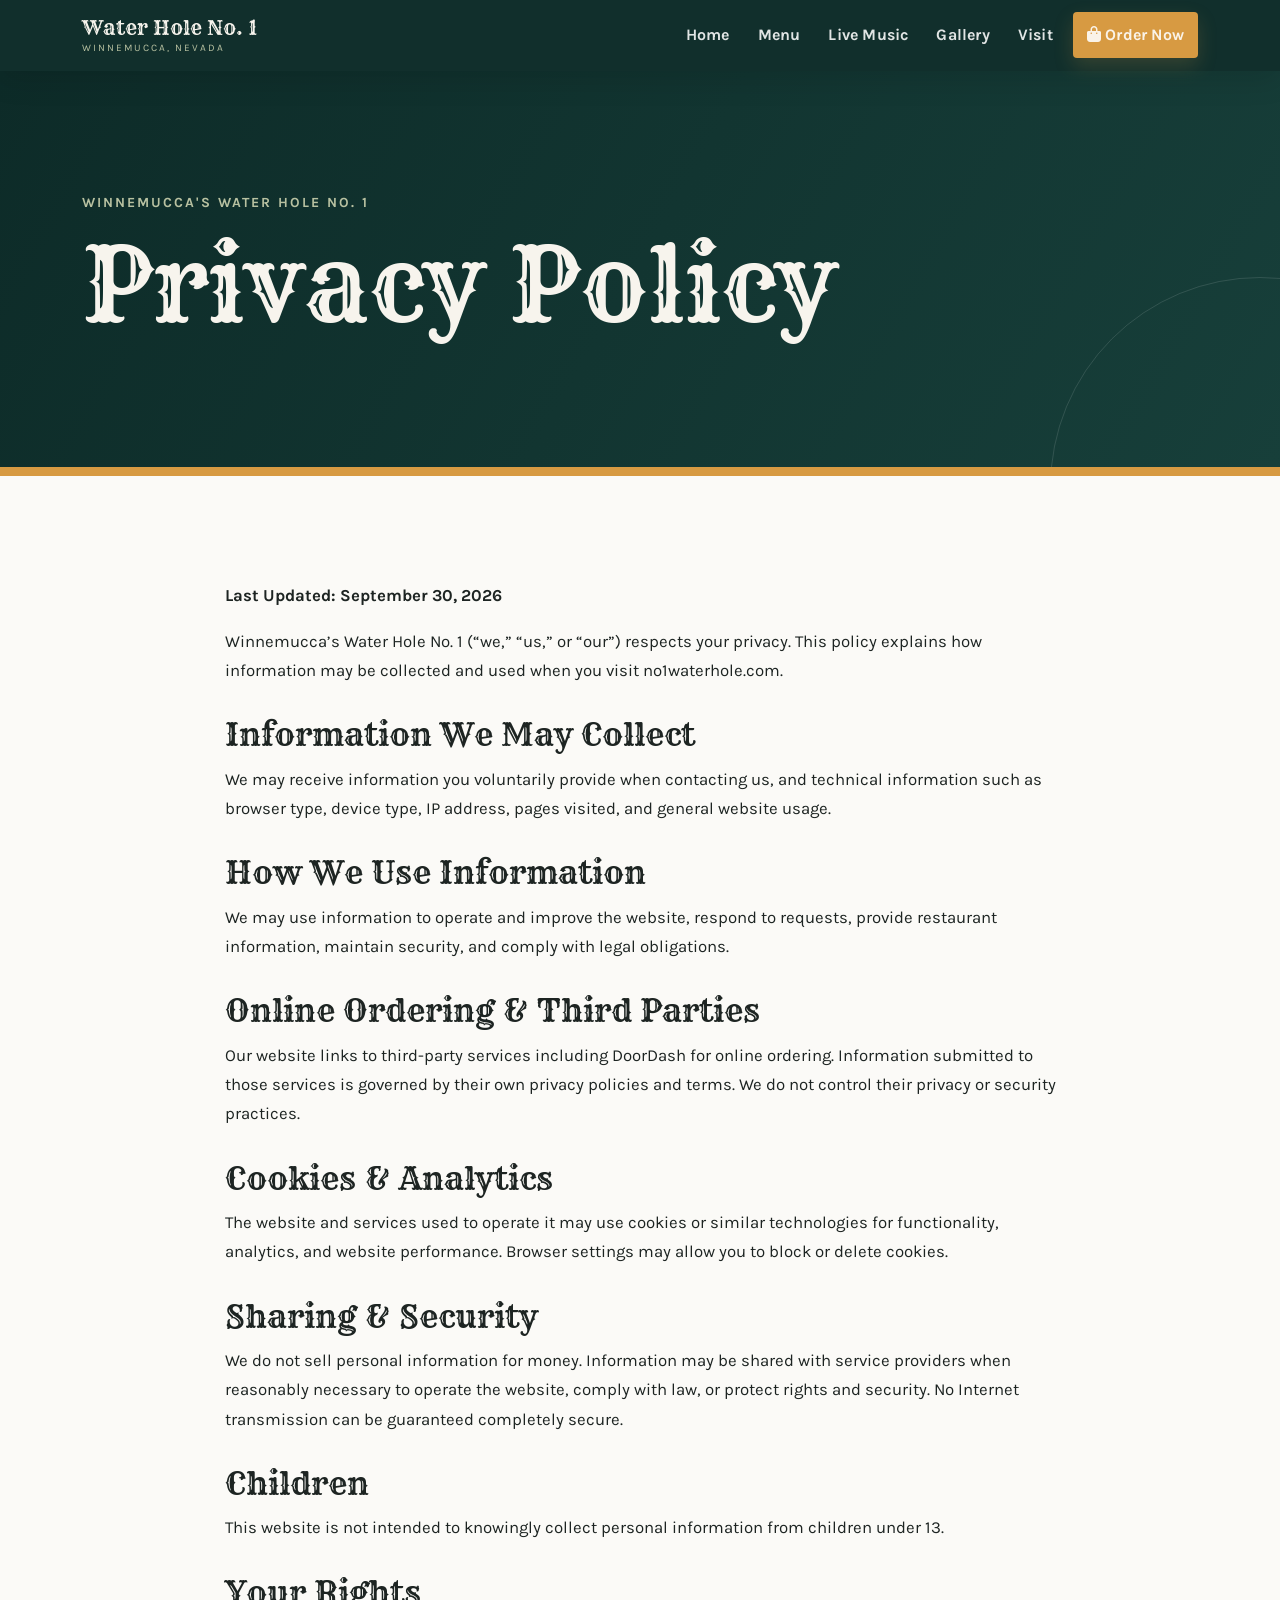
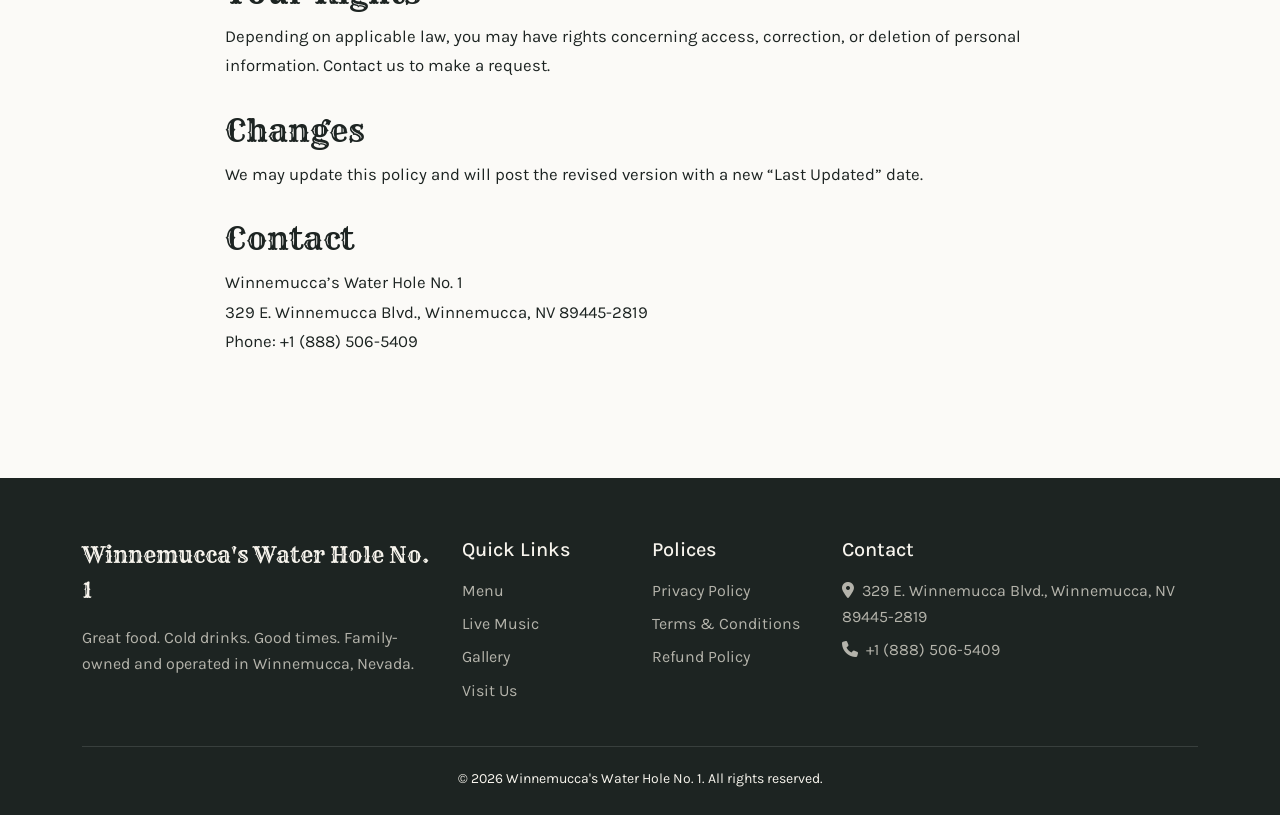
==== privacy/index.html @ a8c26b09 "new" ====
<!DOCTYPE html><html lang="en"><head><meta charset="UTF-8"><meta name="viewport" content="width=device-width, initial-scale=1.0"><title>Privacy Policy | Winnemucca's Water Hole No. 1</title><link rel="preconnect" href="https://fonts.googleapis.com"><link rel="preconnect" href="https://fonts.gstatic.com" crossorigin><link href="https://fonts.googleapis.com/css2?family=Karla:wght@400;600;700&family=Rye&display=swap" rel="stylesheet"><link href="https://cdn.jsdelivr.net/npm/bootstrap@5.3.3/dist/css/bootstrap.min.css" rel="stylesheet"><link href="https://cdnjs.cloudflare.com/ajax/libs/font-awesome/6.5.2/css/all.min.css" rel="stylesheet"><link rel="stylesheet" href="/style.css"></head><body><nav class="navbar navbar-expand-lg site-navbar sticky-top"><div class="container"><a class="navbar-brand" href="/">Water Hole No. 1<small>WINNEMUCCA, NEVADA</small></a><button class="navbar-toggler" type="button" data-bs-toggle="collapse" data-bs-target="#mainNav"><span class="navbar-toggler-icon"></span></button><div class="collapse navbar-collapse" id="mainNav"><ul class="navbar-nav ms-auto align-items-lg-center"><li class="nav-item"><a class="nav-link" href="/">Home</a></li><li class="nav-item"><a class="nav-link" href="/menu.html">Menu</a></li><li class="nav-item"><a class="nav-link" href="/live-music.html">Live Music</a></li><li class="nav-item"><a class="nav-link" href="/gallery.html">Gallery</a></li><li class="nav-item"><a class="nav-link" href="/visit.html">Visit</a></li><li class="nav-item"><a class="nav-link nav-order" href="https://www.doordash.com/store/water-hole-no.-1-winnemucca-41514801/100347949/"><i class="fa-solid fa-bag-shopping"></i> Order Now</a></li></ul></div></div></nav><header class="page-hero"><div class="container"><div class="hero-kicker">Winnemucca's Water Hole No. 1</div><h1>Privacy Policy</h1></div></header><main class="section-space"><div class="container"><div class="row justify-content-center"><div class="col-lg-9 legal-content"><p><strong>Last Updated: September 30, 2026</strong></p><p>Winnemucca’s Water Hole No. 1 (“we,” “us,” or “our”) respects your privacy. This policy explains how information may be collected and used when you visit no1waterhole.com.</p><h2>Information We May Collect</h2><p>We may receive information you voluntarily provide when contacting us, and technical information such as browser type, device type, IP address, pages visited, and general website usage.</p><h2>How We Use Information</h2><p>We may use information to operate and improve the website, respond to requests, provide restaurant information, maintain security, and comply with legal obligations.</p><h2>Online Ordering & Third Parties</h2><p>Our website links to third-party services including DoorDash for online ordering. Information submitted to those services is governed by their own privacy policies and terms. We do not control their privacy or security practices.</p><h2>Cookies & Analytics</h2><p>The website and services used to operate it may use cookies or similar technologies for functionality, analytics, and website performance. Browser settings may allow you to block or delete cookies.</p><h2>Sharing & Security</h2><p>We do not sell personal information for money. Information may be shared with service providers when reasonably necessary to operate the website, comply with law, or protect rights and security. No Internet transmission can be guaranteed completely secure.</p><h2>Children</h2><p>This website is not intended to knowingly collect personal information from children under 13.</p><h2>Your Rights</h2><p>Depending on applicable law, you may have rights concerning access, correction, or deletion of personal information. Contact us to make a request.</p><h2>Changes</h2><p>We may update this policy and will post the revised version with a new “Last Updated” date.</p><h2>Contact</h2><p>Winnemucca’s Water Hole No. 1<br>329 E. Winnemucca Blvd., Winnemucca, NV 89445-2819<br>Phone: +1 (888) 506-5409</p></div></div></div></main><footer class="site-footer">
<div class="container">
<div class="row g-4">
<div class="col-lg-4">
<div class="brand">Winnemucca's Water Hole No. 1</div>
<p class="mt-3 mb-0">Great food. Cold drinks. Good times. Family-owned and operated in Winnemucca, Nevada.</p>
</div>
<div class="col-sm-6 col-lg-2">
<h5>Quick Links</h5>
<ul class="footer-links mt-3">
<li><a href="/menu.html">Menu</a></li>
<li><a href="/live-music.html">Live Music</a></li>
<li><a href="/gallery.html">Gallery</a></li>
<li><a href="/visit.html">Visit Us</a></li>

</div>
<div class="col-sm-6 col-lg-2">
<h5>Polices</h5>
<ul class="footer-links mt-3">
<li><a href="/privacy/">Privacy Policy</a></li><li><a href="/terms/">Terms &amp; Conditions</a></li><li><a href="/refund/">Refund Policy</a></li></ul>
</div>
<div class="col-sm-6 col-lg-4">
<h5>Contact</h5>
<ul class="footer-links mt-3">
<li><i class="fa-solid fa-location-dot me-2"></i>329 E. Winnemucca Blvd., Winnemucca, NV 89445-2819</li>
<li><a href="tel:+18885065409"><i class="fa-solid fa-phone me-2"></i>+1 (888) 506-5409</a></li>
</ul>
</div>
</div>
<div class="footer-bottom text-center">
            © 2026 Winnemucca's Water Hole No. 1. All rights reserved.
        </div>
</div>
</footer><script src="https://cdn.jsdelivr.net/npm/bootstrap@5.3.3/dist/js/bootstrap.bundle.min.js"></script><script src="/script.js"></script></body></html>
---- style.css ----
:root {
    --water: #0F5257;
    --water-dark: #08383C;
    --sun: #F2A541;
    --sage: #A7B48C;
    --bone: #F5F1E6;
    --ink: #10201F;
    --white: #FFFFFF;
    --panel: #E9E3D1;
    --muted: #667370;
    --line: rgba(16, 32, 31, 0.14);
    --shadow: 0 18px 50px rgba(16, 32, 31, 0.12);
}

html {
    scroll-behavior: smooth;
    scroll-padding-top: 90px;
}

body {
    margin: 0;
    background: var(--bone);
    color: var(--ink);
    font-family: "Karla", system-ui, sans-serif;
    font-size: 16px;
    line-height: 1.65;
}

img {
    max-width: 100%;
    display: block;
}

a {
    color: inherit;
}

:focus-visible {
    outline: 3px solid var(--sun);
    outline-offset: 3px;
}

h1,
h2,
h3,
h4,
.navbar-brand {
    font-family: "Rye", Georgia, serif;
    font-weight: 400;
    line-height: 1.1;
}

.section-space {
    padding: 95px 0;
}

.section-kicker {
    display: inline-flex;
    align-items: center;
    gap: 8px;
    color: var(--water);
    font-weight: 700;
    letter-spacing: 2px;
    text-transform: uppercase;
    font-size: 13px;
    margin-bottom: 14px;
}

.section-kicker.light {
    color: var(--sun);
}

.section-title {
    font-size: clamp(2.2rem, 5vw, 3.6rem);
    margin-bottom: 18px;
    color: var(--water);
}

.section-title.light {
    color: var(--sun);
}

.section-text {
    color: var(--muted);
    max-width: 700px;
}

.btn-water,
.btn-sun {
    display: inline-flex;
    align-items: center;
    justify-content: center;
    gap: 9px;
    min-height: 48px;
    padding: 12px 22px;
    border-radius: 5px;
    font-weight: 700;
    text-decoration: none;
    border: 2px solid transparent;
    transition: .25s ease;
}

.btn-water {
    background: var(--water);
    color: var(--white);
    border-color: var(--water);
}

.btn-water:hover {
    background: var(--water-dark);
    border-color: var(--water-dark);
    color: var(--white);
    transform: translateY(-2px);
}

.btn-sun {
    background: var(--sun);
    color: var(--ink);
    border-color: var(--sun);
}

.btn-sun:hover {
    filter: brightness(1.06);
    color: var(--ink);
    transform: translateY(-2px);
}

.btn-outline-light-custom {
    display: inline-flex;
    align-items: center;
    gap: 9px;
    min-height: 48px;
    padding: 12px 22px;
    border: 2px solid rgba(255,255,255,.75);
    border-radius: 5px;
    color: var(--white);
    text-decoration: none;
    font-weight: 700;
    transition: .25s ease;
}

.btn-outline-light-custom:hover {
    background: var(--white);
    color: var(--water);
}

/* NAVBAR */
.site-navbar {
    background: var(--water);
    padding: 10px 0;
    box-shadow: 0 8px 30px rgba(0,0,0,.12);
}

.navbar-brand {
    color: var(--bone) !important;
    font-size: 1.25rem;
    line-height: 1.05;
}

.navbar-brand small {
    display: block;
    font-family: "Karla", sans-serif;
    font-size: 10px;
    letter-spacing: 2px;
    margin-top: 5px;
    color: var(--sage);
}

.site-navbar .nav-link {
    color: rgba(255,255,255,.88) !important;
    font-weight: 700;
    padding: 10px 14px !important;
    position: relative;
}

.site-navbar .nav-link:hover,
.site-navbar .nav-link.active {
    color: var(--sun) !important;
}

.site-navbar .nav-link.active::after {
    content: "";
    position: absolute;
    left: 14px;
    right: 14px;
    bottom: 3px;
    height: 2px;
    background: var(--sun);
}

.navbar-toggler {
    border: 1px solid rgba(255,255,255,.45);
}

.navbar-toggler:focus {
    box-shadow: 0 0 0 .2rem rgba(242,165,65,.25);
}

.navbar-toggler-icon {
    filter: brightness(0) invert(1);
}

.nav-order {
    background: var(--sun);
    color: var(--ink) !important;
    border-radius: 4px;
    padding: 10px 17px !important;
    margin-left: 6px;
}

.nav-order:hover {
    color: var(--ink) !important;
}

/* HERO */
.page-hero {
    position: relative;
    overflow: hidden;
    background:
        radial-gradient(circle at 85% 25%, rgba(242,165,65,.18), transparent 28%),
        linear-gradient(135deg, var(--water-dark), var(--water));
    color: var(--bone);
    padding: 120px 0 105px;
    border-bottom: 9px solid var(--sun);
}

.page-hero::after {
    content: "";
    position: absolute;
    width: 420px;
    height: 420px;
    right: -190px;
    bottom: -230px;
    border: 1px solid rgba(255,255,255,.12);
    border-radius: 50%;
}

.hero-kicker {
    color: var(--sage);
    font-weight: 700;
    letter-spacing: 2px;
    text-transform: uppercase;
    font-size: 14px;
    margin-bottom: 14px;
}

.page-hero h1 {
    font-size: clamp(3rem, 8vw, 6.4rem);
    max-width: 850px;
    margin-bottom: 22px;
}

.page-hero p {
    font-size: 1.25rem;
    max-width: 680px;
    color: rgba(245,241,230,.86);
}

/* HOME */
.home-hero {
    min-height: 690px;
    display: flex;
    align-items: center;
}

.home-hero h1 {
    font-size: clamp(3.2rem, 8vw, 6.8rem);
    max-width: 900px;
}

.hero-buttons {
    display: flex;
    flex-wrap: wrap;
    gap: 12px;
    margin-top: 30px;
}

.feature-card {
    height: 100%;
    padding: 32px;
    background: var(--white);
    border: 1px solid var(--line);
    box-shadow: var(--shadow);
    transition: .25s ease;
}

.feature-card:hover {
    transform: translateY(-5px);
}

.feature-icon {
    width: 58px;
    height: 58px;
    display: inline-flex;
    align-items: center;
    justify-content: center;
    background: #f6e5c9;
    color: var(--water);
    border-radius: 50%;
    font-size: 21px;
    margin-bottom: 20px;
}

.feature-card h3 {
    font-size: 1.45rem;
    margin-bottom: 10px;
}

.feature-card p {
    color: var(--muted);
    margin: 0;
}

.about-band {
    background: var(--panel);
}

.about-copy {
    max-width: 760px;
}

.dark-band {
    background: var(--water);
    color: var(--bone);
}

.dark-band .section-text {
    color: rgba(245,241,230,.78);
}

/* MENU */
.menu-nav {
    background: var(--panel);
    border-bottom: 1px solid var(--line);
}

.menu-nav .nav-pills {
    gap: 5px;
    overflow-x: auto;
    flex-wrap: nowrap;
    padding: 10px 0;
}

.menu-nav .nav-link {
    white-space: nowrap;
    color: var(--water);
    font-weight: 700;
    border-radius: 4px;
}

.menu-nav .nav-link:hover,
.menu-nav .nav-link.active {
    background: var(--water);
    color: var(--white);
}

.menu-section {
    margin-bottom: 75px;
}

.menu-section-header {
    display: flex;
    align-items: end;
    justify-content: space-between;
    gap: 20px;
    border-bottom: 3px solid var(--sun);
    padding-bottom: 14px;
    margin-bottom: 18px;
}

.menu-section-header h2 {
    margin: 0;
    font-size: 2.35rem;
    color: var(--water);
}

.menu-section-header i {
    color: var(--sun);
    margin-right: 8px;
}

.menu-card {
    height: 100%;
    background: var(--white);
    border: 1px solid var(--line);
    padding: 23px;
    transition: .25s ease;
}

.menu-card:hover {
    transform: translateY(-3px);
    box-shadow: var(--shadow);
    border-color: rgba(15,82,87,.35);
}

.menu-item-top {
    display: flex;
    justify-content: space-between;
    gap: 15px;
    align-items: baseline;
}

.menu-item-name {
    font-size: 1.15rem;
    font-weight: 700;
    color: var(--ink);
    margin: 0;
}

.menu-price {
    white-space: nowrap;
    color: var(--water);
    font-weight: 800;
}

.menu-desc {
    color: var(--muted);
    font-size: .95rem;
    margin: 7px 0 0;
}

.menu-note {
    background: var(--panel);
    border-left: 6px solid var(--sun);
    padding: 18px 22px;
    color: var(--ink);
}

/* MUSIC */
.event-card {
    background: var(--white);
    border: 1px solid var(--line);
    height: 100%;
    padding: 30px;
    box-shadow: 0 12px 35px rgba(16,32,31,.08);
}

.event-date {
    color: var(--water);
    font-weight: 800;
    text-transform: uppercase;
    letter-spacing: 1px;
    font-size: 13px;
}

.event-card h3 {
    font-size: 1.55rem;
    margin: 10px 0;
}

.event-card p {
    color: var(--muted);
}

.event-icon {
    color: var(--sun);
    font-size: 28px;
    margin-bottom: 15px;
}

.music-cta {
    background:
        linear-gradient(rgba(8,56,60,.92), rgba(8,56,60,.92)),
        repeating-linear-gradient(45deg, transparent 0 15px, rgba(255,255,255,.025) 15px 30px);
}

/* VISIT */
.contact-card {
    background: var(--white);
    border: 1px solid var(--line);
    padding: 30px;
    height: 100%;
}

.contact-icon {
    color: var(--sun);
    font-size: 25px;
    margin-bottom: 15px;
}

.contact-card h3 {
    font-size: 1.35rem;
    color: var(--water);
}

.contact-card p,
.contact-card address {
    color: var(--muted);
}

.hours-table {
    width: 100%;
}

.hours-table td {
    padding: 11px 0;
    border-bottom: 1px solid var(--line);
}

.hours-table td:last-child {
    text-align: right;
    font-weight: 700;
    color: var(--water);
}

.map-box {
    min-height: 390px;
    background:
        linear-gradient(rgba(15,82,87,.88), rgba(15,82,87,.88)),
        repeating-linear-gradient(90deg, transparent 0 38px, rgba(255,255,255,.07) 38px 40px),
        repeating-linear-gradient(0deg, transparent 0 38px, rgba(255,255,255,.07) 38px 40px);
    color: var(--white);
    display: flex;
    align-items: center;
    justify-content: center;
    text-align: center;
    padding: 35px;
}

.map-box i {
    color: var(--sun);
    font-size: 45px;
    margin-bottom: 15px;
}

/* GALLERY */
.gallery-card {
    background: var(--white);
    border: 1px solid var(--line);
    overflow: hidden;
    box-shadow: 0 10px 30px rgba(16,32,31,.07);
}

.gallery-placeholder {
    min-height: 270px;
    background:
        linear-gradient(135deg, rgba(15,82,87,.94), rgba(8,56,60,.94));
    color: rgba(245,241,230,.8);
    display: flex;
    align-items: center;
    justify-content: center;
    text-align: center;
    padding: 30px;
}

.gallery-placeholder i {
    color: var(--sun);
    font-size: 32px;
    display: block;
    margin-bottom: 12px;
}

.gallery-card figcaption {
    padding: 16px 18px;
    font-weight: 700;
    color: var(--water);
}

/* CTA */
.final-cta {
    background: var(--sun);
    color: var(--ink);
}

.final-cta h2 {
    font-size: clamp(2.2rem, 5vw, 3.6rem);
    margin-bottom: 12px;
}

.final-cta p {
    max-width: 680px;
    margin: 0 auto 24px;
}

/* FOOTER */
.site-footer {
    background: var(--ink);
    color: var(--bone);
    padding: 60px 0 25px;
}

.site-footer .brand {
    font-family: "Rye", Georgia, serif;
    font-size: 1.35rem;
}

.site-footer p,
.site-footer li,
.site-footer a {
    color: rgba(245,241,230,.7);
}

.site-footer a {
    text-decoration: none;
}

.site-footer a:hover {
    color: var(--sun);
}

.footer-links {
    list-style: none;
    padding: 0;
    margin: 0;
}

.footer-links li {
    margin-bottom: 7px;
}

.footer-bottom {
    border-top: 1px solid rgba(255,255,255,.12);
    margin-top: 35px;
    padding-top: 20px;
    font-size: 14px;
}

/* RESPONSIVE - Bootstrap handles the main layout; these media queries refine presentation */
@media (max-width: 991.98px) {
    .section-space {
        padding: 75px 0;
    }

    .site-navbar .nav-link.active::after {
        display: none;
    }

    .nav-order {
        display: inline-block;
        margin: 6px 0 0;
    }

    .home-hero {
        min-height: 600px;
    }

    .page-hero {
        padding: 95px 0 85px;
    }
}

@media (max-width: 767.98px) {
    .section-space {
        padding: 60px 0;
    }

    .home-hero {
        min-height: 560px;
    }

    .hero-buttons,
    .hero-buttons .btn-water,
    .hero-buttons .btn-sun,
    .hero-buttons .btn-outline-light-custom {
        width: 100%;
    }

    .menu-section-header {
        display: block;
    }

    .menu-section-header h2 {
        font-size: 2rem;
    }

    .menu-card {
        padding: 20px;
    }

    .map-box {
        min-height: 300px;
    }
}

@media (max-width: 575.98px) {
    body {
        font-size: 15px;
    }

    .page-hero h1,
    .home-hero h1 {
        font-size: 3rem;
    }

    .page-hero p {
        font-size: 1.05rem;
    }

    .section-title {
        font-size: 2.25rem;
    }

    .feature-card,
    .contact-card,
    .event-card {
        padding: 24px;
    }

    .menu-item-top {
        align-items: flex-start;
    }
}


/* =========================================================
   PROFESSIONAL REFRESH — HOMEPAGE / GALLERY / VISIT
========================================================= */
:root{
    --water:#173f3a;
    --water-dark:#0d2b28;
    --sun:#d79a42;
    --sage:#b8c1a1;
    --bone:#f7f4ed;
    --ink:#1d2422;
    --white:#fff;
    --panel:#ece8dd;
    --muted:#68716e;
    --line:rgba(29,36,34,.12);
    --shadow:0 20px 55px rgba(20,37,34,.12);
}
body{background:#fbfaf7;color:var(--ink);}
.section-space{padding:105px 0;}
.section-title{font-size:clamp(2.2rem,4.5vw,3.7rem);letter-spacing:-.5px;}
.section-text{font-size:1.08rem;line-height:1.8;}
.site-navbar{padding:12px 0;background:rgba(13,43,40,.98);}
.site-navbar .nav-link{letter-spacing:.2px;}
.nav-order{box-shadow:0 8px 20px rgba(215,154,66,.18);}

/* Modern hero */
.home-hero-modern{
    min-height:720px;display:flex;align-items:center;position:relative;overflow:hidden;
    background:linear-gradient(90deg,rgba(8,26,24,.9),rgba(8,26,24,.58),rgba(8,26,24,.28)),
    url("images/hero.jpg") center/cover;
}
.home-hero-modern .hero-overlay{position:absolute;inset:0;background:radial-gradient(circle at 70% 40%,rgba(215,154,66,.18),transparent 35%);}
.hero-eyebrow{display:inline-flex;align-items:center;gap:9px;color:var(--sun);font-weight:800;letter-spacing:2px;text-transform:uppercase;font-size:.78rem;margin-bottom:18px;}
.home-hero-modern h1{font-size:clamp(3.4rem,7vw,6.8rem);color:#fff;line-height:.98;margin:0 0 25px;text-shadow:0 10px 35px rgba(0,0,0,.2);}
.home-hero-modern h1 span{color:var(--sun);}
.hero-lead{max-width:650px;color:rgba(255,255,255,.88);font-size:1.2rem;line-height:1.75;margin-bottom:30px;}
.hero-buttons{display:flex;gap:12px;flex-wrap:wrap;}
.hero-meta{display:flex;gap:25px;flex-wrap:wrap;margin-top:34px;color:rgba(255,255,255,.75);font-size:.92rem;}
.hero-meta i{color:var(--sun);margin-right:7px;}
.page-hero-modern{padding:125px 0 110px;background:linear-gradient(120deg,var(--water-dark),var(--water));}
.page-hero-modern h1{font-size:clamp(3rem,6vw,5.5rem);color:#fff;margin:0 0 18px;}
.page-hero-modern p{max-width:700px;color:rgba(255,255,255,.8);font-size:1.15rem;}

/* Cards */
.elevated{height:100%;background:#fff;border:1px solid var(--line);box-shadow:0 12px 35px rgba(20,37,34,.06);transition:.3s;}
.elevated:hover{transform:translateY(-7px);box-shadow:var(--shadow);}
.feature-card a{display:inline-flex;gap:7px;color:var(--water);font-weight:800;text-decoration:none;margin-top:8px;}
.feature-card a:hover{color:var(--sun);}
.soft-section{background:#f1eee5;}
.intro-photo,.music-photo,.visit-image{position:relative;border-radius:4px;overflow:hidden;box-shadow:var(--shadow);}
.intro-photo img,.music-photo img,.visit-image img{width:100%;height:520px;object-fit:cover;}
.photo-badge,.visit-image-label{position:absolute;left:22px;bottom:22px;background:rgba(13,43,40,.94);color:#fff;padding:15px 18px;border-left:4px solid var(--sun);}
.photo-badge strong,.photo-badge span{display:block;}
.photo-badge span{font-size:.8rem;color:rgba(255,255,255,.7);margin-top:2px;}
.menu-preview{background:#fff;}
.price-card{height:100%;padding:30px;background:#f7f4ed;border:1px solid var(--line);position:relative;transition:.25s;}
.price-card:hover{transform:translateY(-5px);box-shadow:var(--shadow);}
.price-card span{font-size:.72rem;text-transform:uppercase;letter-spacing:1.5px;color:var(--water);font-weight:800;}
.price-card h3{font-size:1.55rem;margin:13px 0 10px;color:var(--water);}
.price-card p{color:var(--muted);font-size:.95rem;line-height:1.65;min-height:80px;}
.price-card strong{font-size:1.25rem;color:var(--sun);}
.music-band{background:var(--water-dark);color:#fff;}
.music-band .section-title{color:#fff;}
.light-text{color:rgba(255,255,255,.72)!important;}
.music-photo img{height:440px;}
.music-stamp{position:absolute;right:22px;top:22px;background:var(--sun);color:var(--ink);width:80px;height:80px;border-radius:50%;display:flex;flex-direction:column;align-items:center;justify-content:center;font-weight:800;text-transform:uppercase;}
.music-stamp i{font-size:1.35rem;}
.about-photo-grid{display:grid;grid-template-columns:1.25fr .75fr;gap:18px;align-items:end;}
.about-photo-grid img{width:100%;height:330px;object-fit:cover;border-radius:4px;box-shadow:var(--shadow);}
.about-photo-grid img+img{height:230px;}
.gallery-card{display:block;position:relative;overflow:hidden;background:#fff;text-decoration:none;border-radius:4px;box-shadow:0 12px 32px rgba(20,37,34,.08);}
.gallery-card img{width:100%;height:280px;object-fit:cover;transition:transform .45s ease;}
.gallery-card-image:after{content:"";position:absolute;inset:0;background:linear-gradient(transparent 45%,rgba(0,0,0,.72));opacity:.8;}
.gallery-card:hover img{transform:scale(1.05);}
.gallery-card span{position:absolute;z-index:2;left:20px;bottom:18px;color:#fff;font-weight:700;letter-spacing:.3px;}
.gallery-page-card figcaption{padding:18px 20px;background:#fff;}
.gallery-page-card figcaption strong,.gallery-page-card figcaption span{display:block;}
.gallery-page-card figcaption strong{color:var(--water);font-size:1.05rem;}
.gallery-page-card figcaption span{color:var(--muted);font-size:.85rem;margin-top:4px;}
.visit-cta{background:#f1eee5;}
.cta-box{display:flex;align-items:center;justify-content:space-between;gap:30px;padding:45px;background:#fff;border:1px solid var(--line);box-shadow:var(--shadow);}
.cta-box h2{font-size:2.6rem;color:var(--water);margin:0 0 8px;}
.cta-box p{color:var(--muted);margin:0;max-width:650px;}
.cta-actions{display:flex;gap:10px;flex-wrap:wrap;flex-shrink:0;}
.contact-card{background:#fff;border:1px solid var(--line);padding:34px;box-shadow:0 12px 35px rgba(20,37,34,.06);}
.contact-card.tall{height:100%;}
.contact-icon{width:56px;height:56px;border-radius:50%;display:grid;place-items:center;background:#edf0e8;color:var(--water);font-size:1.2rem;margin-bottom:22px;}
.contact-card h3{color:var(--water);font-size:1.7rem;margin-bottom:12px;}
.hours-table{width:100%;font-size:.94rem;}
.hours-table td{padding:9px 0;border-bottom:1px solid var(--line);}
.hours-table td:last-child{text-align:right;font-weight:700;color:var(--water);}
.map-box{min-height:360px;background:linear-gradient(135deg,var(--water),var(--water-dark));color:#fff;display:flex;align-items:center;padding:50px;position:relative;overflow:hidden;}
.map-box:after{content:"";position:absolute;width:280px;height:280px;border:1px solid rgba(255,255,255,.12);border-radius:50%;right:-80px;bottom:-100px;}
.map-box>div{position:relative;z-index:2;}
.map-box>div>i{font-size:2.5rem;color:var(--sun);margin-bottom:20px;}
.map-box h2{font-size:2.2rem;}
.map-box p{color:rgba(255,255,255,.7);}

/* Keep existing menu/live pages consistent */
.page-hero:not(.page-hero-modern){background:linear-gradient(120deg,var(--water-dark),var(--water));}
.menu-card,.event-card{border-color:var(--line)!important;box-shadow:0 8px 25px rgba(20,37,34,.05);}

/* Mobile */
@media(max-width:991.98px){
    .home-hero-modern{min-height:650px;}
    .site-navbar .nav-link{padding:12px 14px!important;}
    .nav-order{margin:7px 0 8px;}
    .section-space{padding:78px 0;}
    .cta-box{display:block;padding:35px;}
    .cta-actions{margin-top:25px;}
}
@media(max-width:575.98px){
    .home-hero-modern h1{font-size:3.25rem;}
    .hero-meta{display:block;}
    .hero-meta span{display:block;margin-bottom:7px;}
    .intro-photo img,.visit-image img{height:380px;}
    .about-photo-grid{grid-template-columns:1fr;}
    .about-photo-grid img,.about-photo-grid img+img{height:280px;}
    .gallery-card img{height:240px;}
    .map-box{padding:35px 25px;}
}


/* USER-PROVIDED FOOD & MUSIC PHOTOS */
.user-photo-card {
    position: relative;
    overflow: hidden;
    border-radius: 14px;
    background: #fff;
    box-shadow: var(--shadow);
    height: 100%;
}
.user-photo-card img {
    width: 100%;
    height: 360px;
    object-fit: cover;
    transition: transform .35s ease;
}
.user-photo-card:hover img { transform: scale(1.04); }
.user-photo-card figcaption {
    padding: 18px 20px;
    background: #fff;
}
.user-photo-card figcaption strong {
    display: block;
    color: var(--water);
    font-size: 1.15rem;
}
.user-photo-card figcaption span {
    color: var(--muted);
    font-size: .9rem;
}
.music-photo-grid img {
    height: 430px;
    object-fit: cover;
}
.menu-photo-strip {
    margin-top: 28px;
}
.menu-photo-strip img {
    width: 100%;
    height: 320px;
    object-fit: cover;
    border-radius: 14px;
    box-shadow: var(--shadow);
}
@media (max-width: 575px) {
    .user-photo-card img, .music-photo-grid img, .menu-photo-strip img {
        height: 300px;
    }
}

/* Legal pages */
.legal-content h2{margin-top:2rem;margin-bottom:.75rem}.legal-content p,.legal-content li{line-height:1.75}.legal-content{font-size:1.05rem}
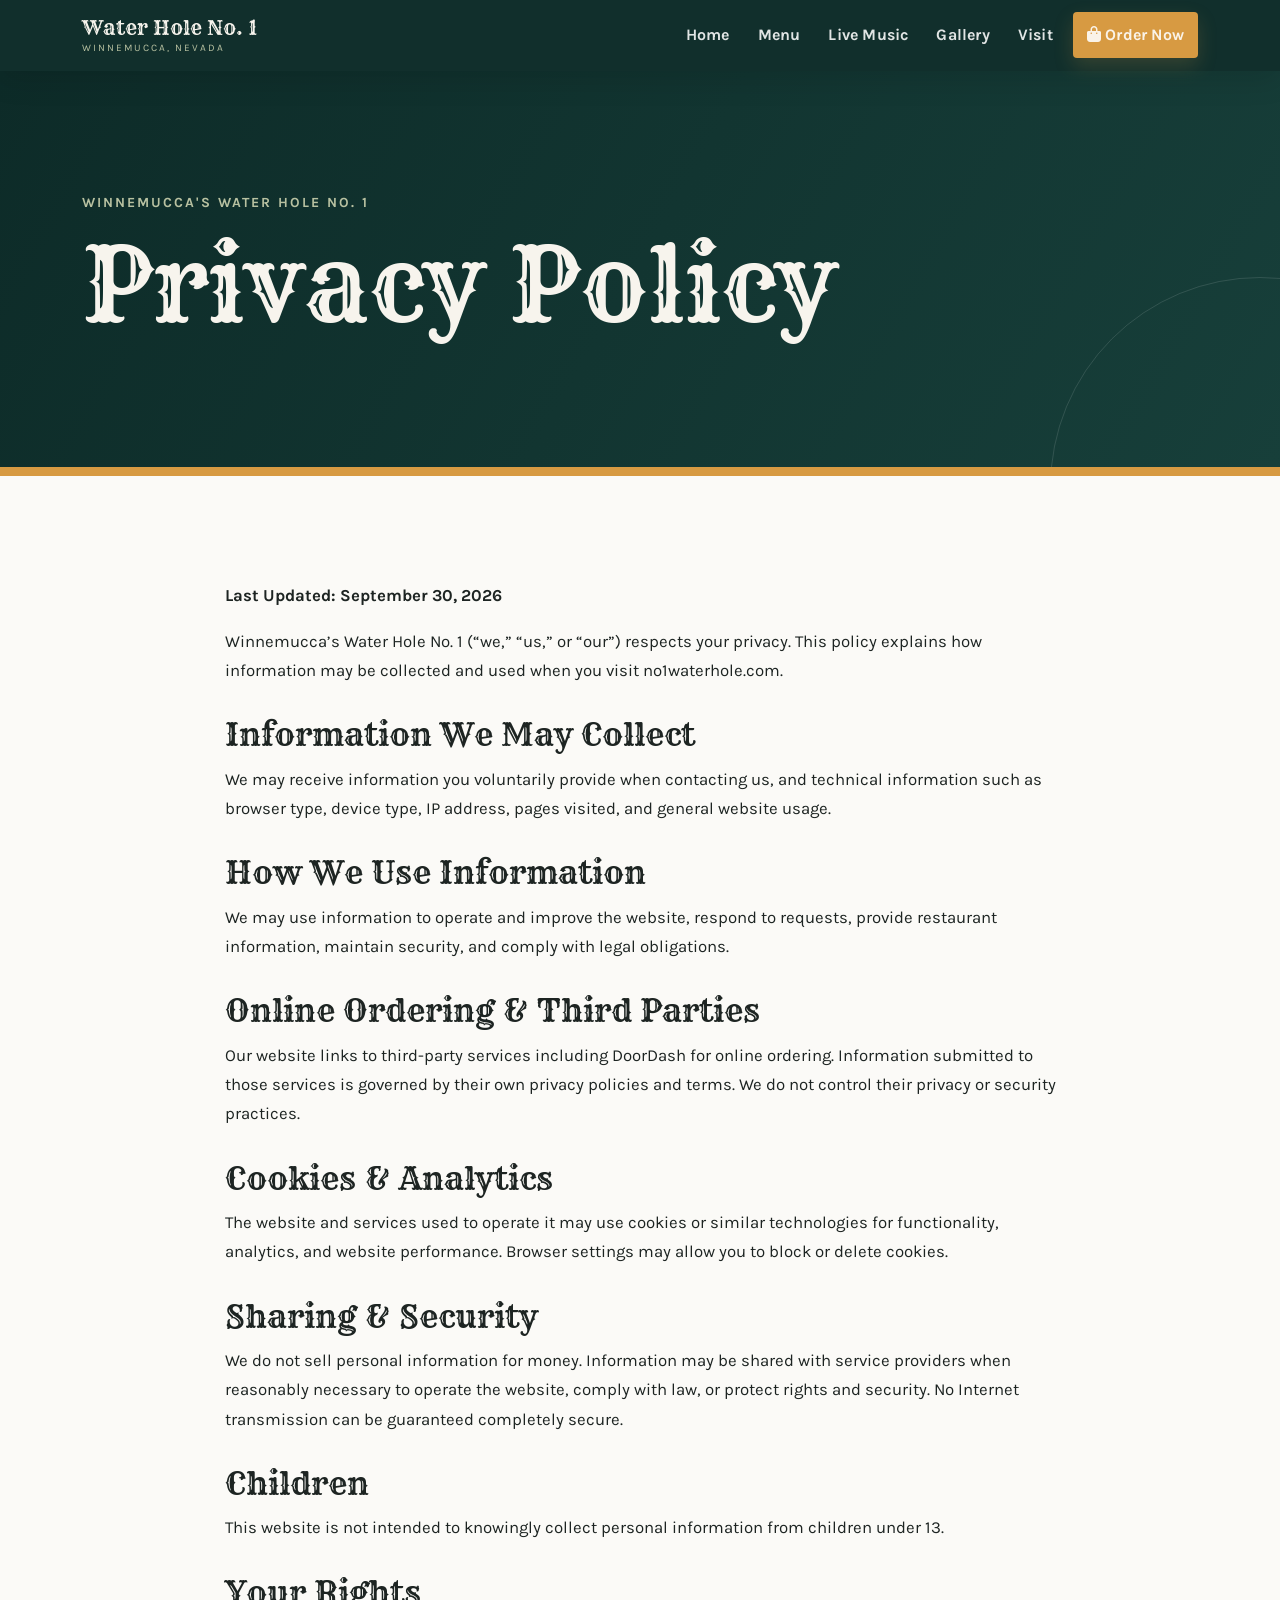
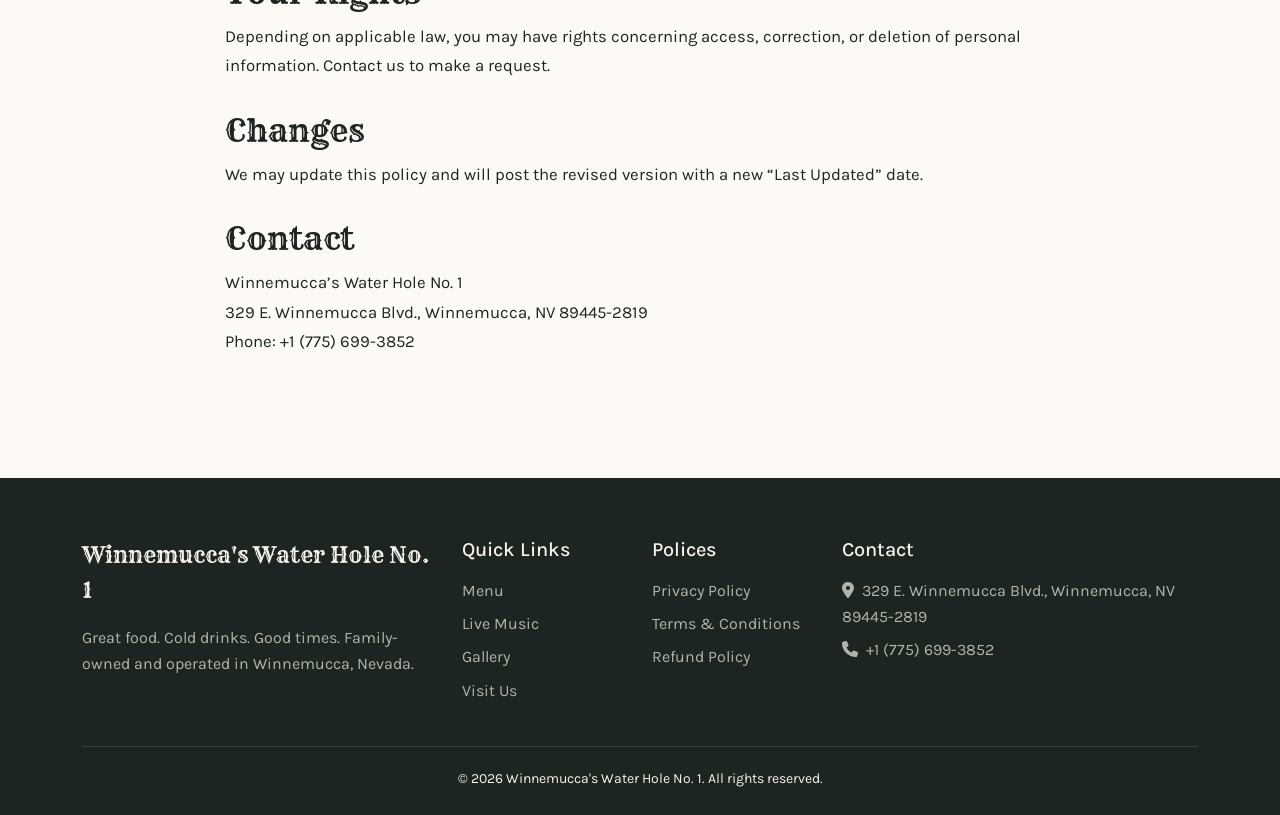
==== commit f37e3b57: "new" ====
--- a/privacy/index.html
+++ b/privacy/index.html
@@ -1,4 +1,4 @@
-<!DOCTYPE html><html lang="en"><head><meta charset="UTF-8"><meta name="viewport" content="width=device-width, initial-scale=1.0"><title>Privacy Policy | Winnemucca's Water Hole No. 1</title><link rel="preconnect" href="https://fonts.googleapis.com"><link rel="preconnect" href="https://fonts.gstatic.com" crossorigin><link href="https://fonts.googleapis.com/css2?family=Karla:wght@400;600;700&family=Rye&display=swap" rel="stylesheet"><link href="https://cdn.jsdelivr.net/npm/bootstrap@5.3.3/dist/css/bootstrap.min.css" rel="stylesheet"><link href="https://cdnjs.cloudflare.com/ajax/libs/font-awesome/6.5.2/css/all.min.css" rel="stylesheet"><link rel="stylesheet" href="/style.css"></head><body><nav class="navbar navbar-expand-lg site-navbar sticky-top"><div class="container"><a class="navbar-brand" href="/">Water Hole No. 1<small>WINNEMUCCA, NEVADA</small></a><button class="navbar-toggler" type="button" data-bs-toggle="collapse" data-bs-target="#mainNav"><span class="navbar-toggler-icon"></span></button><div class="collapse navbar-collapse" id="mainNav"><ul class="navbar-nav ms-auto align-items-lg-center"><li class="nav-item"><a class="nav-link" href="/">Home</a></li><li class="nav-item"><a class="nav-link" href="/menu.html">Menu</a></li><li class="nav-item"><a class="nav-link" href="/live-music.html">Live Music</a></li><li class="nav-item"><a class="nav-link" href="/gallery.html">Gallery</a></li><li class="nav-item"><a class="nav-link" href="/visit.html">Visit</a></li><li class="nav-item"><a class="nav-link nav-order" href="https://www.doordash.com/store/water-hole-no.-1-winnemucca-41514801/100347949/"><i class="fa-solid fa-bag-shopping"></i> Order Now</a></li></ul></div></div></nav><header class="page-hero"><div class="container"><div class="hero-kicker">Winnemucca's Water Hole No. 1</div><h1>Privacy Policy</h1></div></header><main class="section-space"><div class="container"><div class="row justify-content-center"><div class="col-lg-9 legal-content"><p><strong>Last Updated: September 30, 2026</strong></p><p>Winnemucca’s Water Hole No. 1 (“we,” “us,” or “our”) respects your privacy. This policy explains how information may be collected and used when you visit no1waterhole.com.</p><h2>Information We May Collect</h2><p>We may receive information you voluntarily provide when contacting us, and technical information such as browser type, device type, IP address, pages visited, and general website usage.</p><h2>How We Use Information</h2><p>We may use information to operate and improve the website, respond to requests, provide restaurant information, maintain security, and comply with legal obligations.</p><h2>Online Ordering & Third Parties</h2><p>Our website links to third-party services including DoorDash for online ordering. Information submitted to those services is governed by their own privacy policies and terms. We do not control their privacy or security practices.</p><h2>Cookies & Analytics</h2><p>The website and services used to operate it may use cookies or similar technologies for functionality, analytics, and website performance. Browser settings may allow you to block or delete cookies.</p><h2>Sharing & Security</h2><p>We do not sell personal information for money. Information may be shared with service providers when reasonably necessary to operate the website, comply with law, or protect rights and security. No Internet transmission can be guaranteed completely secure.</p><h2>Children</h2><p>This website is not intended to knowingly collect personal information from children under 13.</p><h2>Your Rights</h2><p>Depending on applicable law, you may have rights concerning access, correction, or deletion of personal information. Contact us to make a request.</p><h2>Changes</h2><p>We may update this policy and will post the revised version with a new “Last Updated” date.</p><h2>Contact</h2><p>Winnemucca’s Water Hole No. 1<br>329 E. Winnemucca Blvd., Winnemucca, NV 89445-2819<br>Phone: +1 (888) 506-5409</p></div></div></div></main><footer class="site-footer">
+<!DOCTYPE html><html lang="en"><head><meta charset="UTF-8"><meta name="viewport" content="width=device-width, initial-scale=1.0"><title>Privacy Policy | Winnemucca's Water Hole No. 1</title><link rel="preconnect" href="https://fonts.googleapis.com"><link rel="preconnect" href="https://fonts.gstatic.com" crossorigin><link href="https://fonts.googleapis.com/css2?family=Karla:wght@400;600;700&family=Rye&display=swap" rel="stylesheet"><link href="https://cdn.jsdelivr.net/npm/bootstrap@5.3.3/dist/css/bootstrap.min.css" rel="stylesheet"><link href="https://cdnjs.cloudflare.com/ajax/libs/font-awesome/6.5.2/css/all.min.css" rel="stylesheet"><link rel="stylesheet" href="/style.css"></head><body><nav class="navbar navbar-expand-lg site-navbar sticky-top"><div class="container"><a class="navbar-brand" href="/">Water Hole No. 1<small>WINNEMUCCA, NEVADA</small></a><button class="navbar-toggler" type="button" data-bs-toggle="collapse" data-bs-target="#mainNav"><span class="navbar-toggler-icon"></span></button><div class="collapse navbar-collapse" id="mainNav"><ul class="navbar-nav ms-auto align-items-lg-center"><li class="nav-item"><a class="nav-link" href="/">Home</a></li><li class="nav-item"><a class="nav-link" href="/menu.html">Menu</a></li><li class="nav-item"><a class="nav-link" href="/live-music.html">Live Music</a></li><li class="nav-item"><a class="nav-link" href="/gallery.html">Gallery</a></li><li class="nav-item"><a class="nav-link" href="/visit.html">Visit</a></li><li class="nav-item"><a class="nav-link nav-order" href="https://www.doordash.com/store/water-hole-no.-1-winnemucca-41514801/100347949/"><i class="fa-solid fa-bag-shopping"></i> Order Now</a></li></ul></div></div></nav><header class="page-hero"><div class="container"><div class="hero-kicker">Winnemucca's Water Hole No. 1</div><h1>Privacy Policy</h1></div></header><main class="section-space"><div class="container"><div class="row justify-content-center"><div class="col-lg-9 legal-content"><p><strong>Last Updated: September 30, 2026</strong></p><p>Winnemucca’s Water Hole No. 1 (“we,” “us,” or “our”) respects your privacy. This policy explains how information may be collected and used when you visit no1waterhole.com.</p><h2>Information We May Collect</h2><p>We may receive information you voluntarily provide when contacting us, and technical information such as browser type, device type, IP address, pages visited, and general website usage.</p><h2>How We Use Information</h2><p>We may use information to operate and improve the website, respond to requests, provide restaurant information, maintain security, and comply with legal obligations.</p><h2>Online Ordering & Third Parties</h2><p>Our website links to third-party services including DoorDash for online ordering. Information submitted to those services is governed by their own privacy policies and terms. We do not control their privacy or security practices.</p><h2>Cookies & Analytics</h2><p>The website and services used to operate it may use cookies or similar technologies for functionality, analytics, and website performance. Browser settings may allow you to block or delete cookies.</p><h2>Sharing & Security</h2><p>We do not sell personal information for money. Information may be shared with service providers when reasonably necessary to operate the website, comply with law, or protect rights and security. No Internet transmission can be guaranteed completely secure.</p><h2>Children</h2><p>This website is not intended to knowingly collect personal information from children under 13.</p><h2>Your Rights</h2><p>Depending on applicable law, you may have rights concerning access, correction, or deletion of personal information. Contact us to make a request.</p><h2>Changes</h2><p>We may update this policy and will post the revised version with a new “Last Updated” date.</p><h2>Contact</h2><p>Winnemucca’s Water Hole No. 1<br>329 E. Winnemucca Blvd., Winnemucca, NV 89445-2819<br>Phone: +1 (775) 699-3852</p></div></div></div></main><footer class="site-footer">
 <div class="container">
 <div class="row g-4">
 <div class="col-lg-4">
@@ -23,7 +23,7 @@
 <h5>Contact</h5>
 <ul class="footer-links mt-3">
 <li><i class="fa-solid fa-location-dot me-2"></i>329 E. Winnemucca Blvd., Winnemucca, NV 89445-2819</li>
-<li><a href="tel:+18885065409"><i class="fa-solid fa-phone me-2"></i>+1 (888) 506-5409</a></li>
+<li><a href="tel:+17756993852"><i class="fa-solid fa-phone me-2"></i>+1 (775) 699-3852</a></li>
 </ul>
 </div>
 </div>
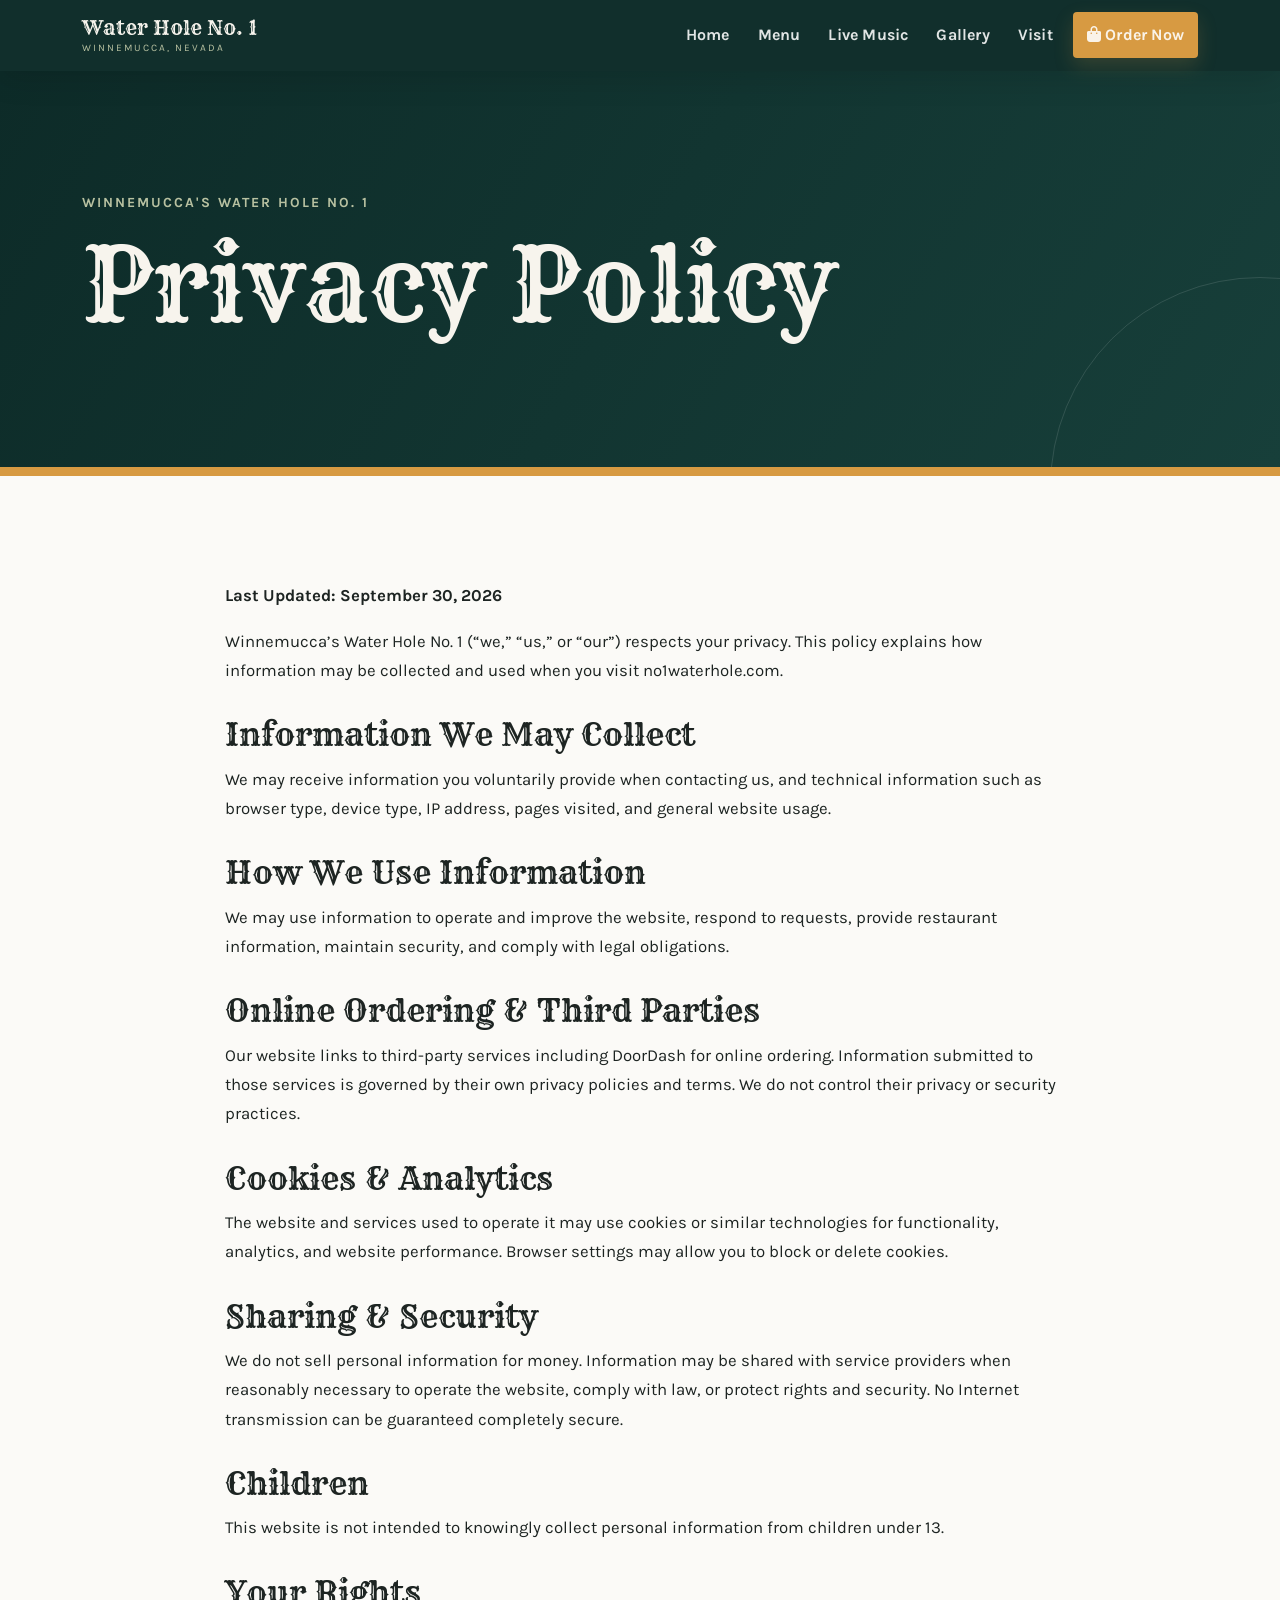
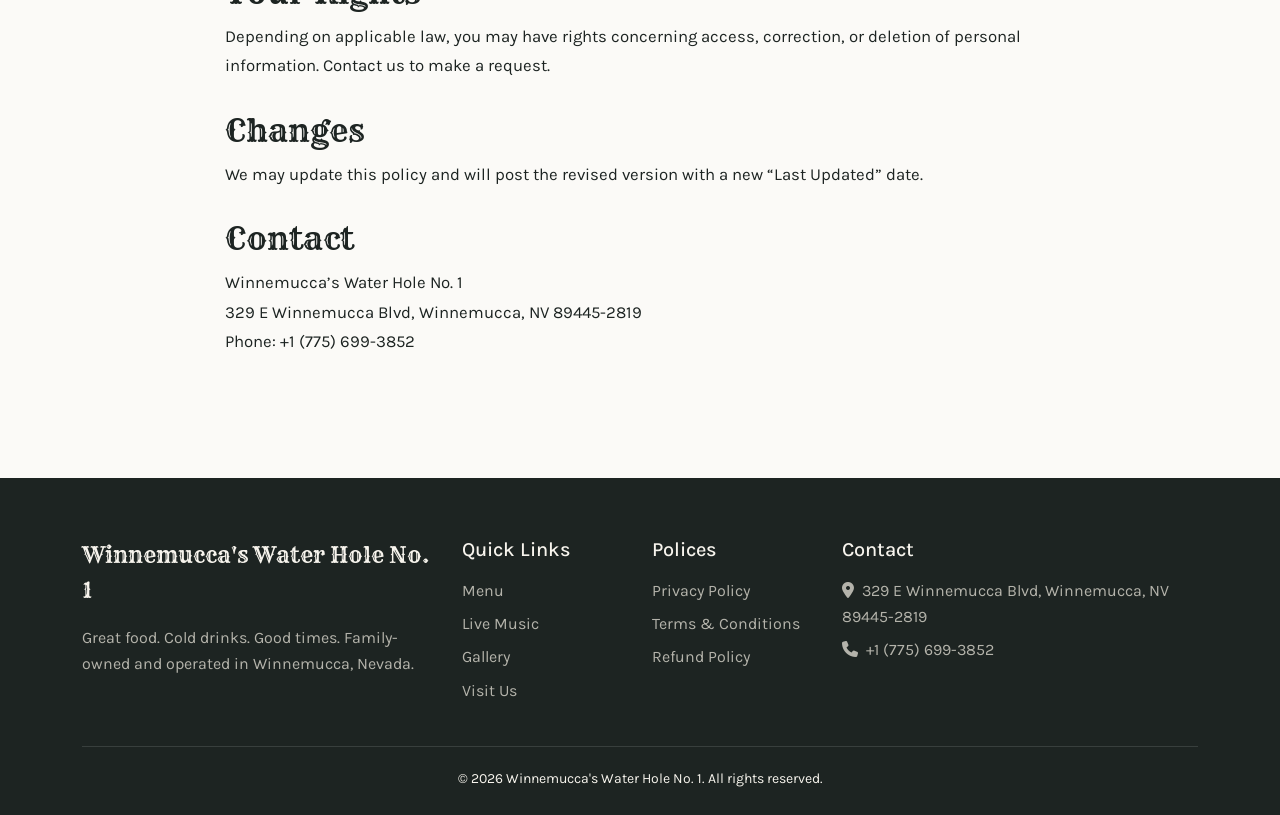
==== commit 50fc95d3: "new" ====
--- a/privacy/index.html
+++ b/privacy/index.html
@@ -1,4 +1,4 @@
-<!DOCTYPE html><html lang="en"><head><meta charset="UTF-8"><meta name="viewport" content="width=device-width, initial-scale=1.0"><title>Privacy Policy | Winnemucca's Water Hole No. 1</title><link rel="preconnect" href="https://fonts.googleapis.com"><link rel="preconnect" href="https://fonts.gstatic.com" crossorigin><link href="https://fonts.googleapis.com/css2?family=Karla:wght@400;600;700&family=Rye&display=swap" rel="stylesheet"><link href="https://cdn.jsdelivr.net/npm/bootstrap@5.3.3/dist/css/bootstrap.min.css" rel="stylesheet"><link href="https://cdnjs.cloudflare.com/ajax/libs/font-awesome/6.5.2/css/all.min.css" rel="stylesheet"><link rel="stylesheet" href="/style.css"></head><body><nav class="navbar navbar-expand-lg site-navbar sticky-top"><div class="container"><a class="navbar-brand" href="/">Water Hole No. 1<small>WINNEMUCCA, NEVADA</small></a><button class="navbar-toggler" type="button" data-bs-toggle="collapse" data-bs-target="#mainNav"><span class="navbar-toggler-icon"></span></button><div class="collapse navbar-collapse" id="mainNav"><ul class="navbar-nav ms-auto align-items-lg-center"><li class="nav-item"><a class="nav-link" href="/">Home</a></li><li class="nav-item"><a class="nav-link" href="/menu.html">Menu</a></li><li class="nav-item"><a class="nav-link" href="/live-music.html">Live Music</a></li><li class="nav-item"><a class="nav-link" href="/gallery.html">Gallery</a></li><li class="nav-item"><a class="nav-link" href="/visit.html">Visit</a></li><li class="nav-item"><a class="nav-link nav-order" href="https://www.doordash.com/store/water-hole-no.-1-winnemucca-41514801/100347949/"><i class="fa-solid fa-bag-shopping"></i> Order Now</a></li></ul></div></div></nav><header class="page-hero"><div class="container"><div class="hero-kicker">Winnemucca's Water Hole No. 1</div><h1>Privacy Policy</h1></div></header><main class="section-space"><div class="container"><div class="row justify-content-center"><div class="col-lg-9 legal-content"><p><strong>Last Updated: September 30, 2026</strong></p><p>Winnemucca’s Water Hole No. 1 (“we,” “us,” or “our”) respects your privacy. This policy explains how information may be collected and used when you visit no1waterhole.com.</p><h2>Information We May Collect</h2><p>We may receive information you voluntarily provide when contacting us, and technical information such as browser type, device type, IP address, pages visited, and general website usage.</p><h2>How We Use Information</h2><p>We may use information to operate and improve the website, respond to requests, provide restaurant information, maintain security, and comply with legal obligations.</p><h2>Online Ordering & Third Parties</h2><p>Our website links to third-party services including DoorDash for online ordering. Information submitted to those services is governed by their own privacy policies and terms. We do not control their privacy or security practices.</p><h2>Cookies & Analytics</h2><p>The website and services used to operate it may use cookies or similar technologies for functionality, analytics, and website performance. Browser settings may allow you to block or delete cookies.</p><h2>Sharing & Security</h2><p>We do not sell personal information for money. Information may be shared with service providers when reasonably necessary to operate the website, comply with law, or protect rights and security. No Internet transmission can be guaranteed completely secure.</p><h2>Children</h2><p>This website is not intended to knowingly collect personal information from children under 13.</p><h2>Your Rights</h2><p>Depending on applicable law, you may have rights concerning access, correction, or deletion of personal information. Contact us to make a request.</p><h2>Changes</h2><p>We may update this policy and will post the revised version with a new “Last Updated” date.</p><h2>Contact</h2><p>Winnemucca’s Water Hole No. 1<br>329 E. Winnemucca Blvd., Winnemucca, NV 89445-2819<br>Phone: +1 (775) 699-3852</p></div></div></div></main><footer class="site-footer">
+<!DOCTYPE html><html lang="en"><head><meta charset="UTF-8"><meta name="viewport" content="width=device-width, initial-scale=1.0"><title>Privacy Policy | Winnemucca's Water Hole No. 1</title><link rel="preconnect" href="https://fonts.googleapis.com"><link rel="preconnect" href="https://fonts.gstatic.com" crossorigin><link href="https://fonts.googleapis.com/css2?family=Karla:wght@400;600;700&family=Rye&display=swap" rel="stylesheet"><link href="https://cdn.jsdelivr.net/npm/bootstrap@5.3.3/dist/css/bootstrap.min.css" rel="stylesheet"><link href="https://cdnjs.cloudflare.com/ajax/libs/font-awesome/6.5.2/css/all.min.css" rel="stylesheet"><link rel="stylesheet" href="/style.css"></head><body><nav class="navbar navbar-expand-lg site-navbar sticky-top"><div class="container"><a class="navbar-brand" href="/">Water Hole No. 1<small>WINNEMUCCA, NEVADA</small></a><button class="navbar-toggler" type="button" data-bs-toggle="collapse" data-bs-target="#mainNav"><span class="navbar-toggler-icon"></span></button><div class="collapse navbar-collapse" id="mainNav"><ul class="navbar-nav ms-auto align-items-lg-center"><li class="nav-item"><a class="nav-link" href="/">Home</a></li><li class="nav-item"><a class="nav-link" href="/menu.html">Menu</a></li><li class="nav-item"><a class="nav-link" href="/live-music.html">Live Music</a></li><li class="nav-item"><a class="nav-link" href="/gallery.html">Gallery</a></li><li class="nav-item"><a class="nav-link" href="/visit.html">Visit</a></li><li class="nav-item"><a class="nav-link nav-order" href="https://www.doordash.com/store/water-hole-no.-1-winnemucca-41514801/100347949/"><i class="fa-solid fa-bag-shopping"></i> Order Now</a></li></ul></div></div></nav><header class="page-hero"><div class="container"><div class="hero-kicker">Winnemucca's Water Hole No. 1</div><h1>Privacy Policy</h1></div></header><main class="section-space"><div class="container"><div class="row justify-content-center"><div class="col-lg-9 legal-content"><p><strong>Last Updated: September 30, 2026</strong></p><p>Winnemucca’s Water Hole No. 1 (“we,” “us,” or “our”) respects your privacy. This policy explains how information may be collected and used when you visit no1waterhole.com.</p><h2>Information We May Collect</h2><p>We may receive information you voluntarily provide when contacting us, and technical information such as browser type, device type, IP address, pages visited, and general website usage.</p><h2>How We Use Information</h2><p>We may use information to operate and improve the website, respond to requests, provide restaurant information, maintain security, and comply with legal obligations.</p><h2>Online Ordering & Third Parties</h2><p>Our website links to third-party services including DoorDash for online ordering. Information submitted to those services is governed by their own privacy policies and terms. We do not control their privacy or security practices.</p><h2>Cookies & Analytics</h2><p>The website and services used to operate it may use cookies or similar technologies for functionality, analytics, and website performance. Browser settings may allow you to block or delete cookies.</p><h2>Sharing & Security</h2><p>We do not sell personal information for money. Information may be shared with service providers when reasonably necessary to operate the website, comply with law, or protect rights and security. No Internet transmission can be guaranteed completely secure.</p><h2>Children</h2><p>This website is not intended to knowingly collect personal information from children under 13.</p><h2>Your Rights</h2><p>Depending on applicable law, you may have rights concerning access, correction, or deletion of personal information. Contact us to make a request.</p><h2>Changes</h2><p>We may update this policy and will post the revised version with a new “Last Updated” date.</p><h2>Contact</h2><p>Winnemucca’s Water Hole No. 1<br>329 E Winnemucca Blvd, Winnemucca, NV 89445-2819<br>Phone: +1 (775) 699-3852</p></div></div></div></main><footer class="site-footer">
 <div class="container">
 <div class="row g-4">
 <div class="col-lg-4">
@@ -22,7 +22,7 @@
 <div class="col-sm-6 col-lg-4">
 <h5>Contact</h5>
 <ul class="footer-links mt-3">
-<li><i class="fa-solid fa-location-dot me-2"></i>329 E. Winnemucca Blvd., Winnemucca, NV 89445-2819</li>
+<li><i class="fa-solid fa-location-dot me-2"></i>329 E Winnemucca Blvd, Winnemucca, NV 89445-2819</li>
 <li><a href="tel:+17756993852"><i class="fa-solid fa-phone me-2"></i>+1 (775) 699-3852</a></li>
 </ul>
 </div>
